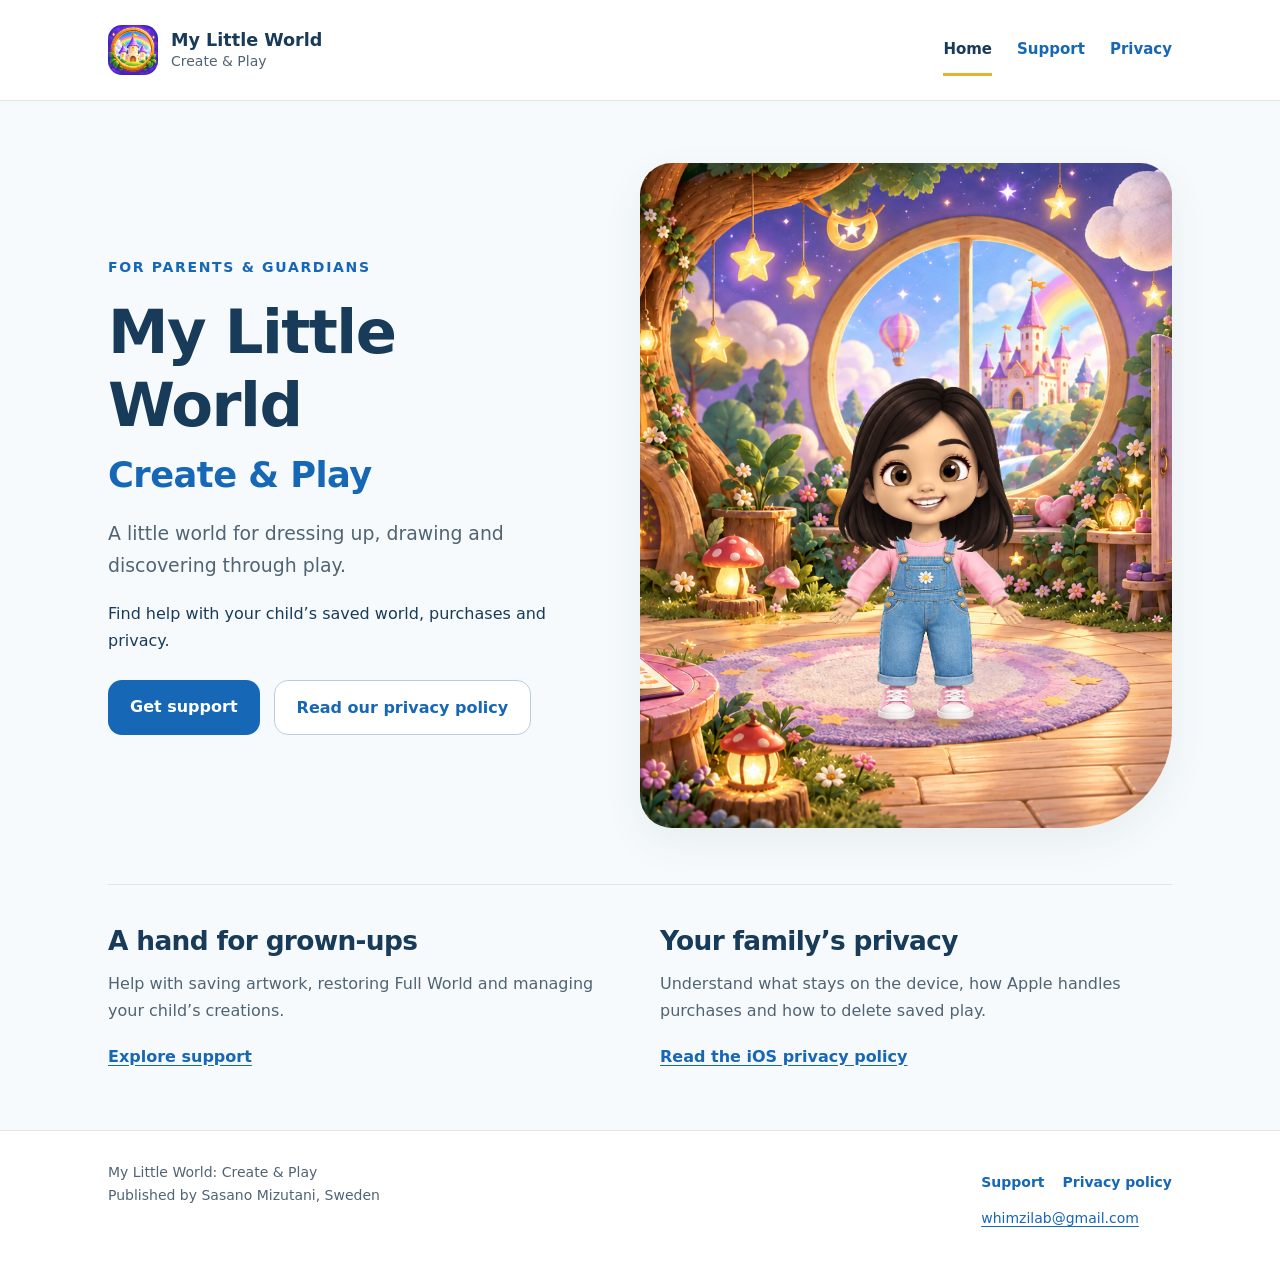
==== index.html @ 7d72cf4d "Add My Little World website Co-Authored-By: Claude Opus 5.5 <noreply@anthropic.com>" ====
<!doctype html>
<html lang="en"><head><meta charset="utf-8"><meta name="viewport" content="width=device-width,initial-scale=1"><title>My Little World: Create &amp; Play — Support &amp; Privacy</title><meta name="description" content="Help and privacy information for parents and guardians using My Little World: Create & Play."><link rel="icon" type="image/png" href="/assets/icon.png"><link rel="stylesheet" href="/styles.css"></head><body>
<a class="skip" href="#main">Skip to content</a><header class="site-header"><div class="wrap"><div class="header-row"><a class="brand" href="/"><img src="/assets/icon.png" width="50" height="50" alt=""><span>My Little World<small>Create &amp; Play</small></span></a><nav aria-label="Main navigation"><a href="/" aria-current="page">Home</a><a href="/support/">Support</a><a href="/privacy/">Privacy</a></nav></div></div></header>
<main id="main" class="wrap"><section class="hero"><div><p class="eyebrow">For parents &amp; guardians</p><h1>My Little World<span>Create &amp; Play</span></h1><p class="lead">A little world for dressing up, drawing and discovering through play.</p><p>Find help with your child’s saved world, purchases and privacy.</p><div class="actions"><a class="button" href="/support/">Get support</a><a class="button secondary" href="/privacy/">Read our privacy policy</a></div></div><div class="hero-scene" role="img" aria-label="Mini Me in pink sleeves and blue overalls, standing on the rug in a magical storybook playroom."><img class="scene-room" src="/assets/playroom.png" width="1536" height="1024" alt=""><span class="scene-shadow" aria-hidden="true"></span><img class="scene-mini-me" src="/assets/mini-me.png" width="360" height="500" alt=""></div></section>
<div class="intro-links"><section><h2>A hand for grown-ups</h2><p>Help with saving artwork, restoring Full World and managing your child’s creations.</p><a class="text-link" href="/support/">Explore support</a></section><section><h2>Your family’s privacy</h2><p>Understand what stays on the device, how Apple handles purchases and how to delete saved play.</p><a class="text-link" href="/privacy/">Read the iOS privacy policy</a></section></div></main>
<footer><div class="wrap footer-row"><p>My Little World: Create &amp; Play<br>Published by Sasano Mizutani, Sweden</p><div><nav aria-label="Footer navigation"><a href="/support/">Support</a><a href="/privacy/">Privacy policy</a></nav><a class="footer-contact" href="mailto:whimzilab@gmail.com">whimzilab@gmail.com</a></div></div></footer></body></html>
---- styles.css ----
@charset "UTF-8";
:root{color-scheme:light;--ink:#183b59;--muted:#506475;--blue:#1767b7;--paper:#fff;--line:#dce7ec;--sky:#eaf6fc;--gold:#e6b331;font-family:ui-rounded,"Trebuchet MS",system-ui,sans-serif;font-size:100%;line-height:1.7;color:var(--ink);background:#f6fafc}
*{box-sizing:border-box}body{margin:0}a{color:var(--blue);text-underline-offset:.2em}a:hover{text-decoration-thickness:2px}a:focus-visible,summary:focus-visible{outline:3px solid #b16a00;outline-offset:5px}img{max-width:100%;display:block}h1,h2,h3,p{margin-top:0}h1,h2,h3{line-height:1.2;letter-spacing:-.025em}h1{font-size:clamp(2.2rem,5vw,3.8rem);margin-bottom:1.3rem}h2{font-size:1.65rem;margin-bottom:.8rem}h3{font-size:1.15rem}p,li{font-size:1rem}p{margin-bottom:1.15rem}ul,ol{padding-left:1.4rem}li+li{margin-top:.5rem}.wrap{max-width:1120px;margin:auto;padding:0 28px}.skip{position:absolute;top:-100px;left:16px;background:white;padding:10px;z-index:9}.skip:focus{top:8px}.site-header{background:white;border-bottom:1px solid var(--line)}.header-row{display:flex;align-items:center;justify-content:space-between;gap:24px;min-height:100px}.brand{display:flex;align-items:center;gap:13px;text-decoration:none;color:var(--ink);font-weight:800;line-height:1.3;font-size:1.1rem}.brand img{width:50px;height:50px;border-radius:14px}.brand small{display:block;font-size:.875rem;font-weight:500;color:var(--muted)}nav{display:flex;gap:25px;flex-wrap:wrap}nav a{text-decoration:none;font-weight:700;font-size:.9375rem;padding:10px 0}nav a[aria-current=page]{box-shadow:0 3px 0 var(--gold);color:var(--ink)}main{min-height:65vh}.hero{display:grid;grid-template-columns:1fr 1.1fr;align-items:center;gap:48px;padding-top:62px;padding-bottom:56px}.eyebrow{font-size:.875rem;font-weight:800;text-transform:uppercase;letter-spacing:.12em;color:var(--blue);margin-bottom:16px}.lead{font-size:1.18rem;color:var(--muted);max-width:44rem}.hero-scene{position:relative;isolation:isolate;aspect-ratio:4/5;width:100%;overflow:hidden;border-radius:32px 32px 100px 32px;box-shadow:0 14px 40px #294b6912}.hero-scene .scene-room{position:absolute;inset:0;width:100%;height:100%;object-fit:cover;object-position:50% 50%}.hero-scene .scene-mini-me{position:absolute;height:58%;width:auto;max-width:none;left:54%;bottom:14%;transform:translateX(-50%);object-fit:contain}.scene-shadow{position:absolute;left:54%;bottom:15%;width:25%;height:2.5%;transform:translateX(-50%);border-radius:50%;background:#5b3c4466;filter:blur(5px)}.hero h1 span{display:block;color:var(--blue);font-size:.58em;letter-spacing:-.015em;margin-top:12px}.actions{display:flex;gap:14px;flex-wrap:wrap;margin-top:26px}.button{display:inline-block;text-decoration:none;font-weight:750;background:var(--blue);color:white;padding:13px 22px;border-radius:14px}.button.secondary{background:white;color:var(--blue);border:1px solid #b8cedf}.intro-links{display:grid;grid-template-columns:1fr 1fr;gap:40px;padding:40px 0 60px;border-top:1px solid var(--line)}.intro-links p{color:var(--muted)}.text-link{font-weight:750}.page-heading{padding:52px 0 30px}.page-heading h1{font-size:clamp(2.1rem,4vw,3rem)}.meta{font-size:.875rem;color:var(--muted)}.document{display:grid;grid-template-columns:210px minmax(0,740px);gap:52px;padding-bottom:65px}.contents{align-self:start;position:sticky;top:24px}.contents strong{font-size:.875rem}.contents ul{list-style:none;padding:0;margin:14px 0}.contents a{font-size:.9375rem;color:var(--muted);text-decoration:none}.contents li{margin:0 0 10px}.prose{background:white;padding:34px 40px;border:1px solid var(--line);border-radius:22px}.prose section+section{border-top:1px solid var(--line);margin-top:30px;padding-top:30px}.prose section{scroll-margin-top:24px}.prose h2{font-size:1.4rem}.prose p:last-child{margin-bottom:0}.contact{background:var(--sky);padding:25px 28px;border-radius:18px;margin:0 0 32px;overflow-wrap:anywhere}.contact p{margin-bottom:.5rem}.contact a{font-weight:750}.support-layout{display:grid;grid-template-columns:minmax(0,710px) 280px;gap:36px;padding-bottom:64px}.support-aside{align-self:start}.support-aside p{color:var(--muted);font-size:.9375rem}details{border-bottom:1px solid var(--line);padding:21px 0}details:first-child{border-top:1px solid var(--line)}summary{font-weight:750;cursor:pointer;line-height:1.5;font-size:1.125rem}details>div{padding-top:18px;color:var(--muted)}.notice{font-size:.9375rem;color:var(--muted)}footer{border-top:1px solid var(--line);padding:30px 0;background:white}.footer-row{display:flex;justify-content:space-between;align-items:start;gap:25px}footer p{font-size:.875rem;color:var(--muted);margin:0}footer a{font-size:.875rem}footer nav{gap:18px}.footer-contact{overflow-wrap:anywhere}
@media(max-width:800px){.hero{gap:28px;padding-top:38px}.document{grid-template-columns:1fr;gap:20px}.contents{position:static}.contents ul{display:flex;flex-wrap:wrap;gap:8px 18px}.contents li{margin:0}.support-layout{grid-template-columns:1fr}.support-aside{order:-1}.header-row{gap:18px}.brand{font-size:1rem}nav{gap:18px}}
@media(max-width:580px){.wrap{padding:0 20px}.header-row{padding:18px 0;flex-wrap:wrap;min-height:0}.header-row nav{width:100%;justify-content:space-between}.hero{grid-template-columns:1fr;padding-bottom:32px}.hero-scene{aspect-ratio:4/3;border-radius:24px 24px 60px 24px}.hero-scene .scene-mini-me{height:70%;bottom:11%}.scene-shadow{bottom:12.5%;width:23%}.hero h1{font-size:2.55rem}.intro-links{grid-template-columns:1fr;gap:24px;padding:30px 0 40px}.page-heading{padding-top:34px}.prose{padding:25px 21px}.footer-row{flex-direction:column}.support-layout{gap:16px}.actions{gap:10px}.button{padding:12px 18px}}
@media(prefers-reduced-motion:no-preference){a{transition:background-color .15s ease,color .15s ease}}
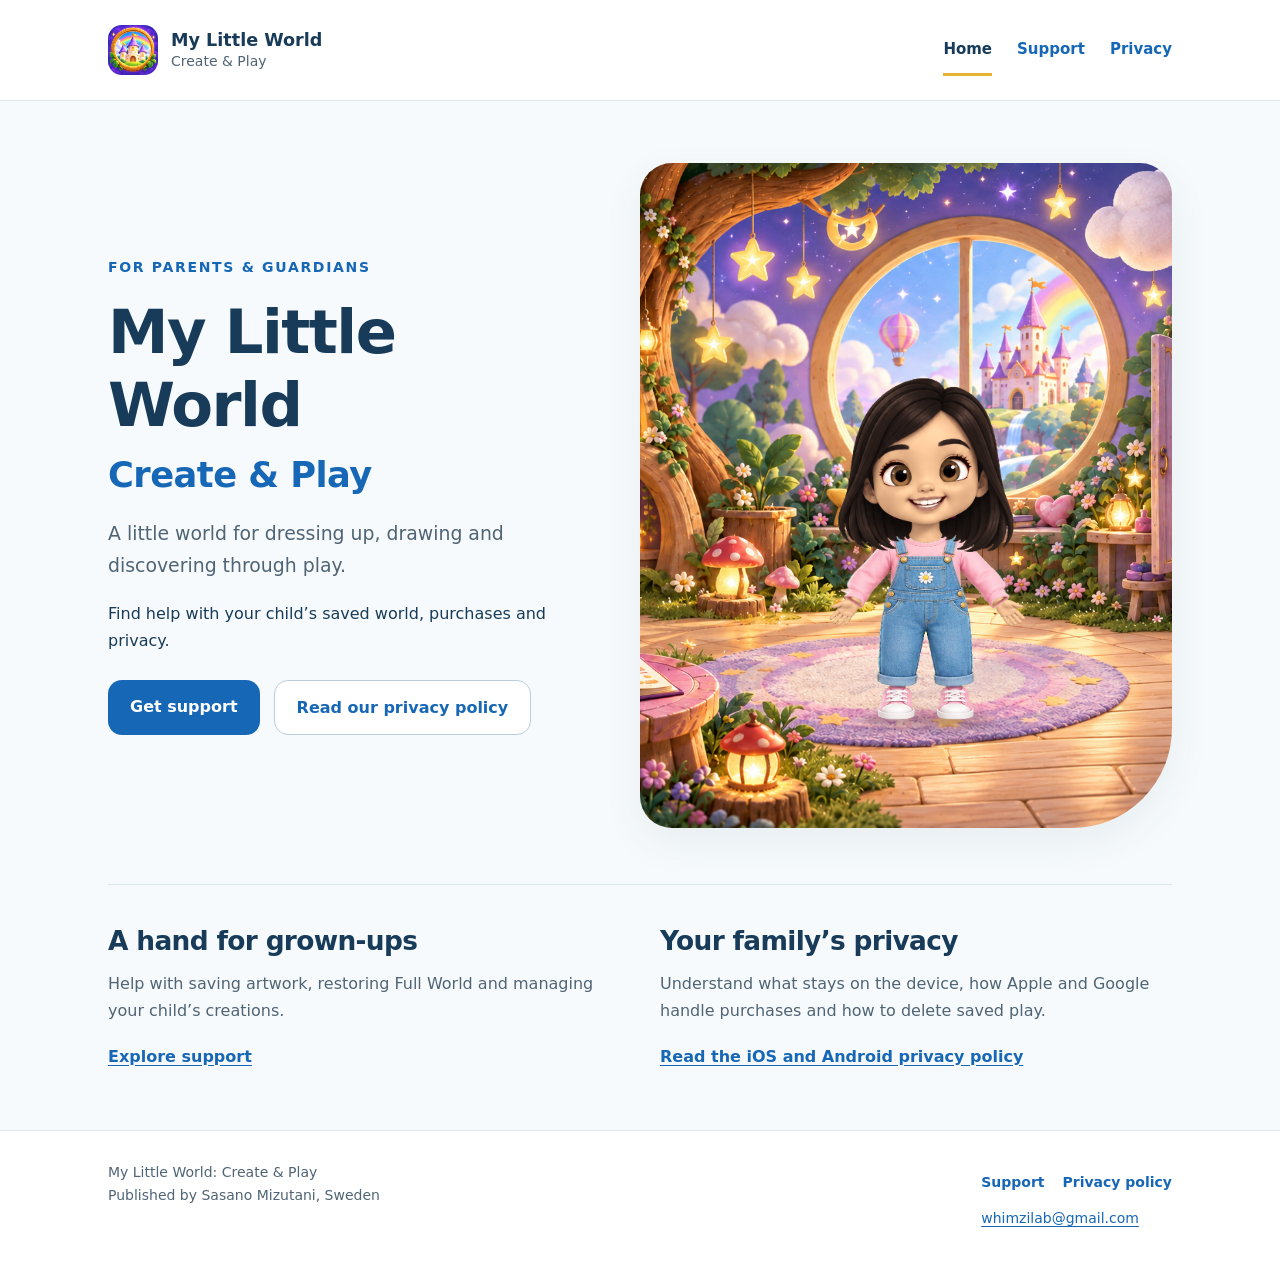
==== commit 8ce6814d: "Add Android privacy and support coverage" ====
--- a/index.html
+++ b/index.html
@@ -2,5 +2,5 @@
 <html lang="en"><head><meta charset="utf-8"><meta name="viewport" content="width=device-width,initial-scale=1"><title>My Little World: Create &amp; Play — Support &amp; Privacy</title><meta name="description" content="Help and privacy information for parents and guardians using My Little World: Create & Play."><link rel="icon" type="image/png" href="/assets/icon.png"><link rel="stylesheet" href="/styles.css"></head><body>
 <a class="skip" href="#main">Skip to content</a><header class="site-header"><div class="wrap"><div class="header-row"><a class="brand" href="/"><img src="/assets/icon.png" width="50" height="50" alt=""><span>My Little World<small>Create &amp; Play</small></span></a><nav aria-label="Main navigation"><a href="/" aria-current="page">Home</a><a href="/support/">Support</a><a href="/privacy/">Privacy</a></nav></div></div></header>
 <main id="main" class="wrap"><section class="hero"><div><p class="eyebrow">For parents &amp; guardians</p><h1>My Little World<span>Create &amp; Play</span></h1><p class="lead">A little world for dressing up, drawing and discovering through play.</p><p>Find help with your child’s saved world, purchases and privacy.</p><div class="actions"><a class="button" href="/support/">Get support</a><a class="button secondary" href="/privacy/">Read our privacy policy</a></div></div><div class="hero-scene" role="img" aria-label="Mini Me in pink sleeves and blue overalls, standing on the rug in a magical storybook playroom."><img class="scene-room" src="/assets/playroom.png" width="1536" height="1024" alt=""><span class="scene-shadow" aria-hidden="true"></span><img class="scene-mini-me" src="/assets/mini-me.png" width="360" height="500" alt=""></div></section>
-<div class="intro-links"><section><h2>A hand for grown-ups</h2><p>Help with saving artwork, restoring Full World and managing your child’s creations.</p><a class="text-link" href="/support/">Explore support</a></section><section><h2>Your family’s privacy</h2><p>Understand what stays on the device, how Apple handles purchases and how to delete saved play.</p><a class="text-link" href="/privacy/">Read the iOS privacy policy</a></section></div></main>
+<div class="intro-links"><section><h2>A hand for grown-ups</h2><p>Help with saving artwork, restoring Full World and managing your child’s creations.</p><a class="text-link" href="/support/">Explore support</a></section><section><h2>Your family’s privacy</h2><p>Understand what stays on the device, how Apple and Google handle purchases and how to delete saved play.</p><a class="text-link" href="/privacy/">Read the iOS and Android privacy policy</a></section></div></main>
 <footer><div class="wrap footer-row"><p>My Little World: Create &amp; Play<br>Published by Sasano Mizutani, Sweden</p><div><nav aria-label="Footer navigation"><a href="/support/">Support</a><a href="/privacy/">Privacy policy</a></nav><a class="footer-contact" href="mailto:whimzilab@gmail.com">whimzilab@gmail.com</a></div></div></footer></body></html>
